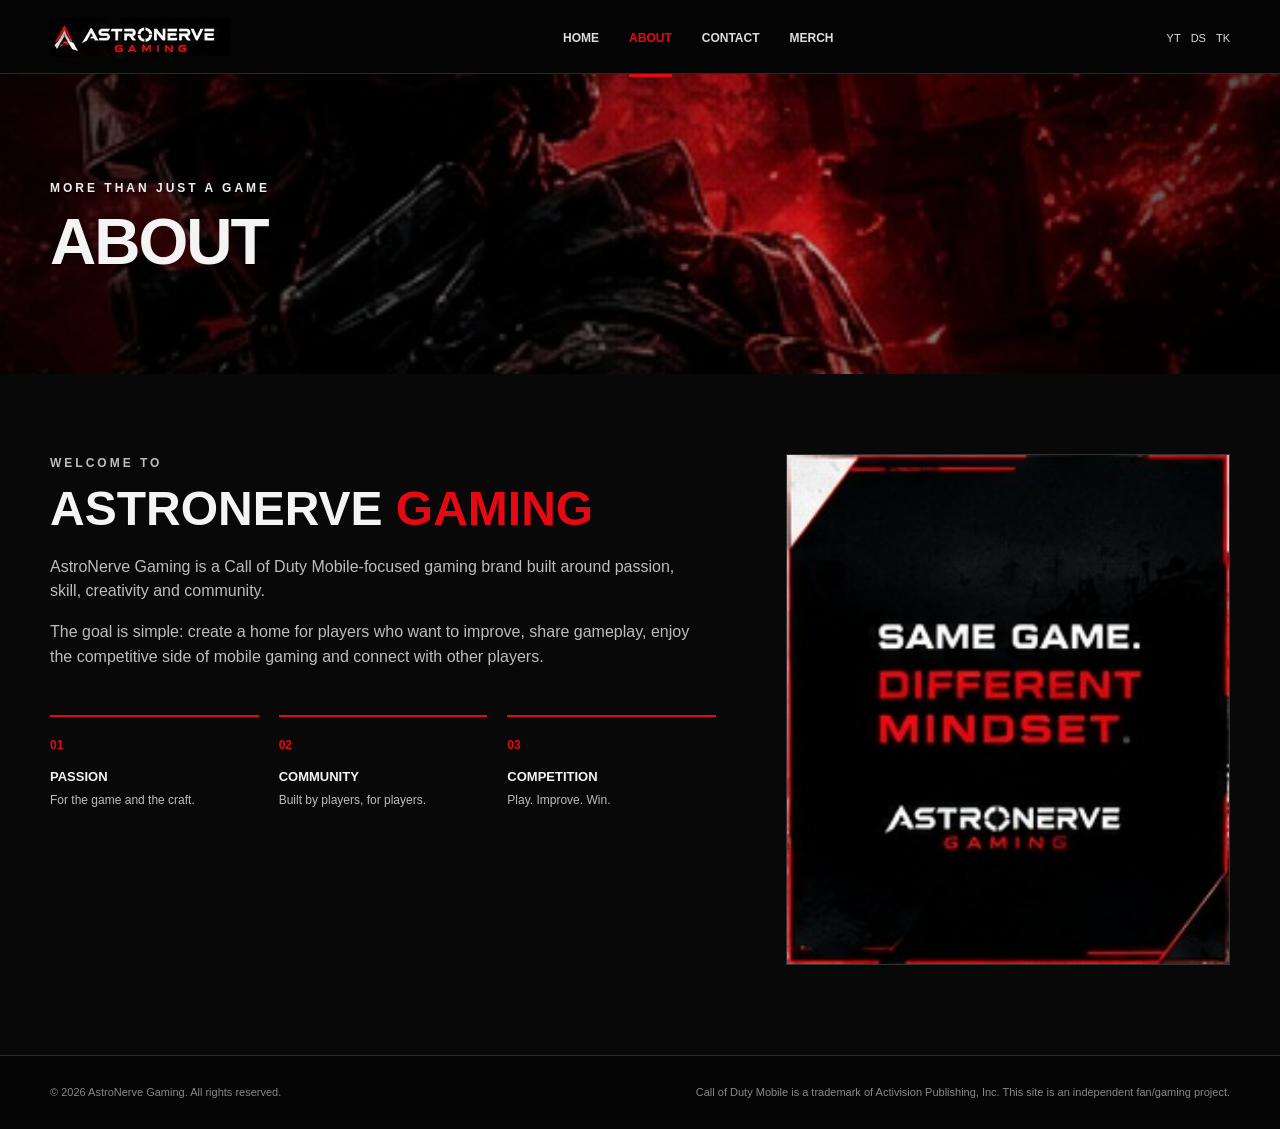
==== about.html @ e809cbe3 "Webfiles HTML, CSS, Javascript" ====
<!DOCTYPE html>
<html lang="en"><head><meta charset="UTF-8"><meta name="viewport" content="width=device-width, initial-scale=1.0"><meta name="description" content="About AstroNerve Gaming."><title>AstroNerve Gaming | About</title><link rel="stylesheet" href="css/style.css"></head>
<body><div id="site-header"></div><main>
<section class="page-banner banner-about"><div class="banner-bg"></div><div class="banner-overlay"></div><div class="container banner-content"><p class="eyebrow">MORE THAN JUST A GAME</p><h1>ABOUT</h1></div></section>
<section class="about-main container split-layout"><div><p class="section-kicker">WELCOME TO</p><h2>ASTRONERVE <span>GAMING</span></h2><p>AstroNerve Gaming is a Call of Duty Mobile-focused gaming brand built around passion, skill, creativity and community.</p><p>The goal is simple: create a home for players who want to improve, share gameplay, enjoy the competitive side of mobile gaming and connect with other players.</p><div class="value-grid"><div><b>01</b><h3>PASSION</h3><p>For the game and the craft.</p></div><div><b>02</b><h3>COMMUNITY</h3><p>Built by players, for players.</p></div><div><b>03</b><h3>COMPETITION</h3><p>Play. Improve. Win.</p></div></div></div><aside class="about-card"><img src="assets/images/about-card.jpg" alt="AstroNerve Gaming visual card"></aside></section>
</main><div id="site-footer"></div><script src="js/site.js"></script></body></html>
---- css/style.css ----
:root{--black:#080808;--black2:#101010;--white:#f4f4f4;--grey:#a8a8a8;--line:#303030;--red:#e50914;--red2:#ff2028;--max:1180px}*{box-sizing:border-box}html{scroll-behavior:smooth}body{margin:0;background:var(--black);color:var(--white);font-family:Arial,Helvetica,sans-serif;line-height:1.55}a{color:inherit;text-decoration:none}button,input,textarea{font:inherit}.container{width:min(var(--max),calc(100% - 48px));margin:auto}.site-header{height:74px;background:rgba(5,5,5,.96);border-bottom:1px solid #2b2b2b;display:flex;align-items:center;position:sticky;top:0;z-index:20}.header-inner{width:min(var(--max),calc(100% - 48px));margin:auto;display:flex;align-items:center;justify-content:space-between;gap:30px}.brand{display:flex;align-items:center}.brand-logo{width:180px;height:40px;object-fit:contain;display:block}.nav{display:flex;align-items:center;gap:30px;font-size:12px;font-weight:800}.nav a{position:relative;padding:29px 0;color:#ddd}.nav a:hover,.nav a.active{color:var(--red)}.nav a.active:after{content:'';position:absolute;height:3px;background:var(--red);left:0;right:0;bottom:0}.social-mini{display:flex;gap:10px;font-size:11px;color:#ddd}.hero{min-height:600px;position:relative;overflow:hidden}.hero-bg,.banner-bg{position:absolute;inset:0;background-size:cover;background-position:center}.hero-home .hero-bg{background-image:url('../assets/images/home-bg.jpg');background-position:center right}.hero-overlay,.banner-overlay{position:absolute;inset:0;background:linear-gradient(90deg,rgba(0,0,0,.78),rgba(0,0,0,.2) 65%,rgba(0,0,0,.7)),linear-gradient(0deg,rgba(0,0,0,.35),transparent 45%)}.hero-content{position:relative;z-index:2;padding-top:145px}.eyebrow,.section-kicker{font-size:12px;letter-spacing:3px;font-weight:900;margin:0 0 12px;color:#eee}.hero h1{font-size:clamp(46px,8vw,92px);line-height:.85;letter-spacing:-3px;margin:0;font-weight:1000}.hero h1 span,h2 span,.contact-side h2 span{color:var(--red)}.hero-tagline{font-weight:800;letter-spacing:3px;font-size:14px}.hero-tagline i{display:inline-block;width:4px;height:4px;background:var(--red);margin:0 10px;border-radius:50%}.btn{border:0;padding:13px 24px;display:inline-flex;align-items:center;justify-content:center;font-weight:900;font-size:12px;letter-spacing:.7px;cursor:pointer;transition:.2s}.btn-red{background:var(--red);color:#fff}.btn-red:hover{background:var(--red2);transform:translateY(-1px)}.feature-strip{background:#050505;border-top:1px solid #2a2a2a;border-bottom:1px solid #2a2a2a}.feature-grid{display:grid;grid-template-columns:repeat(3,1fr)}.feature-grid article{display:flex;align-items:center;gap:16px;padding:25px 28px;border-right:1px solid #2c2c2c}.feature-grid article:last-child{border-right:0}.feature-icon{font-size:34px;color:var(--red);width:40px;text-align:center}.feature-grid h3{font-size:13px;margin:0}.feature-grid p{font-size:9px;letter-spacing:1px;color:var(--grey);margin:4px 0 0}.intro-section{display:grid;grid-template-columns:1.2fr .8fr;gap:70px;padding-top:90px;padding-bottom:90px}.intro-section h2,.about-main h2,.contact-main h2{font-size:clamp(30px,4vw,48px);line-height:1;margin:0 0 22px}.intro-section p:not(.section-kicker),.about-main p,.contact-main p{color:#bdbdbd;max-width:650px}.intro-card{min-height:310px;background:#050505;border:1px solid #333;position:relative;padding:65px 42px;display:flex;flex-direction:column;justify-content:center;background-image:linear-gradient(135deg,rgba(255,255,255,.03),transparent)}.card-line{position:absolute;top:30px;left:30px;width:100px;height:3px;background:var(--red)}.intro-card strong{font-size:32px;line-height:1.05}.intro-card strong span{color:var(--red)}.intro-card small{margin-top:25px;letter-spacing:3px;color:#aaa}.text-link{display:inline-block;margin-top:15px;color:#fff;font-size:12px;font-weight:900;border-bottom:2px solid var(--red);padding-bottom:6px}.text-link span{color:var(--red);margin-left:8px}.page-banner{height:300px;position:relative;overflow:hidden}.banner-about .banner-bg{background-image:url('../assets/images/about-bg.jpg');background-position:center}.banner-contact .banner-bg{background-image:url('../assets/images/contact-bg.jpg');background-position:center}.banner-merch .banner-bg{background-image:url('../assets/images/merch-bg.jpg');background-position:center}.banner-content{position:relative;z-index:2;padding-top:105px}.banner-content h1{font-size:64px;line-height:1;margin:0;letter-spacing:-2px}.split-layout{display:grid;grid-template-columns:1.2fr .8fr;gap:70px;padding-top:80px;padding-bottom:90px}.value-grid{display:grid;grid-template-columns:repeat(3,1fr);gap:20px;margin-top:45px}.value-grid div{border-top:2px solid var(--red);padding-top:15px}.value-grid b{color:var(--red);font-size:12px}.value-grid h3{font-size:13px;margin:10px 0 4px}.value-grid p{font-size:12px;margin:0}.about-card img{width:100%;display:block;border:1px solid #333}.contact-main{display:grid;grid-template-columns:1fr 1fr;gap:70px;padding-top:80px;padding-bottom:90px}.contact-form-wrap h2{margin-bottom:10px}.contact-form-wrap form{margin-top:28px}.contact-form-wrap label{display:block;font-size:11px;font-weight:800;letter-spacing:.5px;margin-bottom:14px}.contact-form-wrap input,.contact-form-wrap textarea{width:100%;margin-top:7px;background:#0e0e0e;border:1px solid #3a3a3a;color:#fff;padding:13px 14px;outline:0}.contact-form-wrap input:focus,.contact-form-wrap textarea:focus{border-color:var(--red)}.contact-form-wrap textarea{resize:vertical}.form-status{font-size:12px!important;color:#8ee08e!important}.contact-side{border-left:1px solid #333;padding-left:50px;min-height:430px}.social-row{display:flex;gap:10px;margin:25px 0 55px}.social-row a{width:42px;height:42px;border:1px solid #555;display:grid;place-items:center;font-size:11px;font-weight:900}.social-row a:hover{background:var(--red);border-color:var(--red)}.cod-lockup{font-size:30px;font-weight:900;line-height:.85}.cod-lockup strong{font-size:48px}.cod-lockup small{display:block;font-size:10px;letter-spacing:2px;color:#aaa;margin-top:15px}.merch-main{padding-top:55px;padding-bottom:80px}.product-grid{display:grid;grid-template-columns:repeat(4,1fr);gap:16px}.product-card{background:#0e0e0e;border:1px solid #303030}.product-card img{width:100%;aspect-ratio:1/1;object-fit:cover;display:block}.product-info{padding:14px}.product-info h3{font-size:12px;margin:0 0 3px}.product-info strong{display:block;font-size:17px;margin-bottom:13px}.product-info .btn{width:100%;font-size:10px;padding:11px 8px}.merch-footer{margin-top:20px;border:1px solid #2e2e2e;background:linear-gradient(90deg,#080808,#1b0808,#080808);min-height:62px;display:flex;align-items:center;justify-content:space-between;padding:0 28px;letter-spacing:3px;font-size:12px}.merch-footer strong{color:var(--red)}.site-footer{background:#050505;border-top:1px solid #2c2c2c;padding:28px 0;color:#888;font-size:11px}.footer-inner{display:flex;justify-content:space-between;gap:20px}.cart-count{color:var(--red);font-weight:900}.mobile-toggle{display:none;background:none;border:0;color:#fff;font-size:25px}@media(max-width:850px){.nav{display:none}.mobile-toggle{display:block}.site-header.open .nav{display:flex;position:absolute;top:74px;left:0;right:0;background:#080808;border-bottom:1px solid #333;flex-direction:column;gap:0;padding:10px 24px}.site-header.open .nav a{padding:14px 0;width:100%}.site-header.open .nav a.active:after{bottom:6px}.social-mini{display:none}.feature-grid,.intro-section,.split-layout,.contact-main{grid-template-columns:1fr}.feature-grid article{border-right:0;border-bottom:1px solid #2c2c2c}.feature-grid article:last-child{border-bottom:0}.intro-card{min-height:260px}.value-grid{grid-template-columns:1fr}.contact-side{border-left:0;border-top:1px solid #333;padding-left:0;padding-top:40px}.product-grid{grid-template-columns:repeat(2,1fr)}.merch-footer{flex-direction:column;gap:8px;justify-content:center;padding:18px}.hero{min-height:530px}.hero-content{padding-top:130px}}@media(max-width:520px){.container,.header-inner{width:min(100% - 30px,1180px)}.brand-name{font-size:16px}.product-grid{grid-template-columns:1fr}.banner-content h1{font-size:48px}.footer-inner{flex-direction:column}.intro-section,.split-layout,.contact-main{gap:40px}}
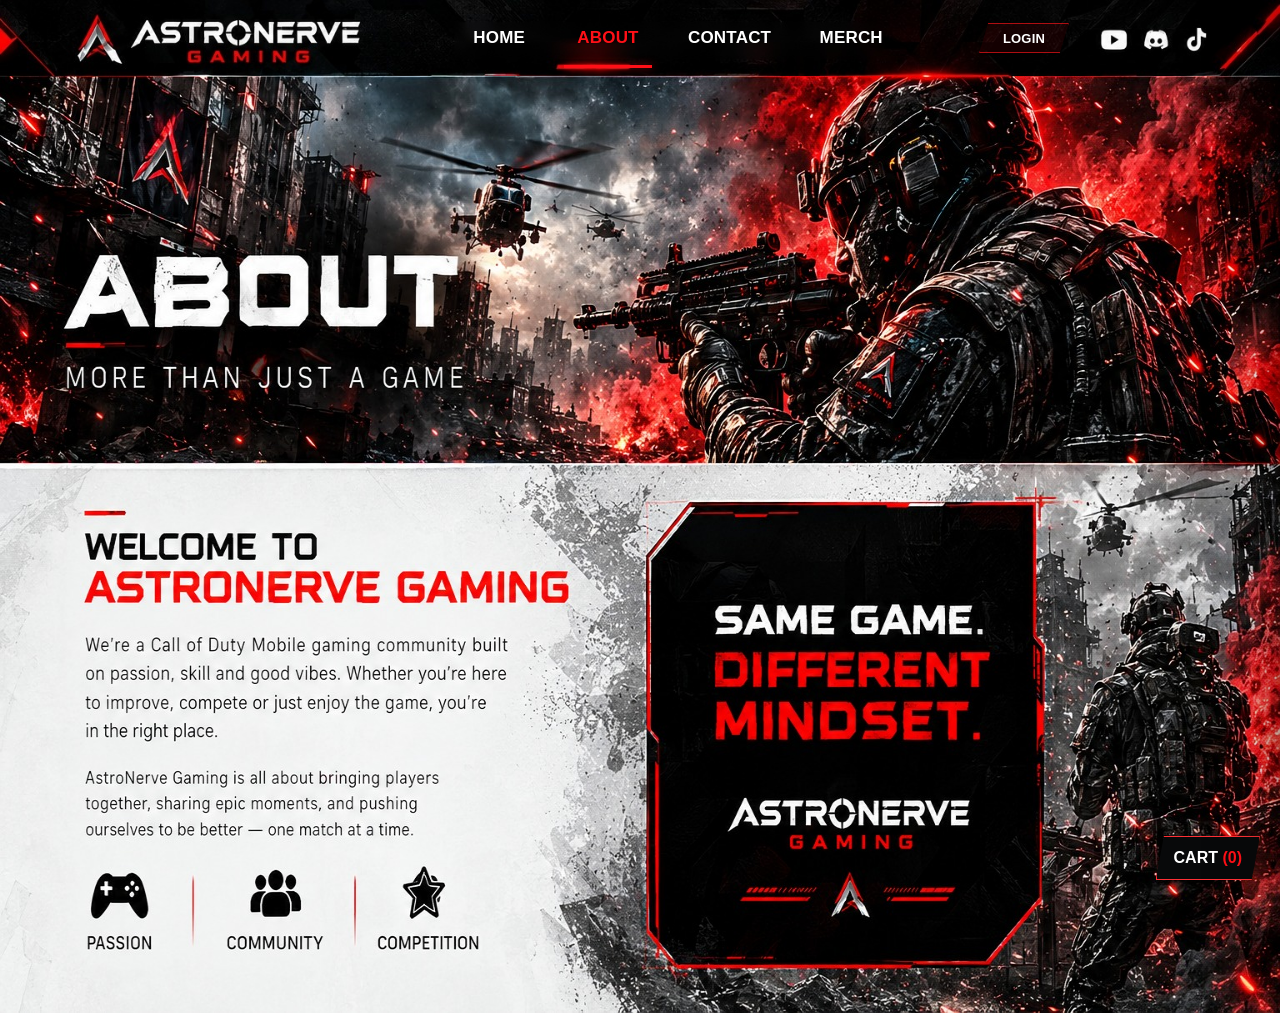
==== commit eac91039: "Updates" ====
--- a/about.html
+++ b/about.html
@@ -1,6 +1 @@
-<!DOCTYPE html>
-<html lang="en"><head><meta charset="UTF-8"><meta name="viewport" content="width=device-width, initial-scale=1.0"><meta name="description" content="About AstroNerve Gaming."><title>AstroNerve Gaming | About</title><link rel="stylesheet" href="css/style.css"></head>
-<body><div id="site-header"></div><main>
-<section class="page-banner banner-about"><div class="banner-bg"></div><div class="banner-overlay"></div><div class="container banner-content"><p class="eyebrow">MORE THAN JUST A GAME</p><h1>ABOUT</h1></div></section>
-<section class="about-main container split-layout"><div><p class="section-kicker">WELCOME TO</p><h2>ASTRONERVE <span>GAMING</span></h2><p>AstroNerve Gaming is a Call of Duty Mobile-focused gaming brand built around passion, skill, creativity and community.</p><p>The goal is simple: create a home for players who want to improve, share gameplay, enjoy the competitive side of mobile gaming and connect with other players.</p><div class="value-grid"><div><b>01</b><h3>PASSION</h3><p>For the game and the craft.</p></div><div><b>02</b><h3>COMMUNITY</h3><p>Built by players, for players.</p></div><div><b>03</b><h3>COMPETITION</h3><p>Play. Improve. Win.</p></div></div></div><aside class="about-card"><img src="assets/images/about-card.jpg" alt="AstroNerve Gaming visual card"></aside></section>
-</main><div id="site-footer"></div><script src="js/site.js"></script></body></html>
+<!doctype html><html lang="en"><head><meta charset="utf-8"><meta name="viewport" content="width=device-width,initial-scale=1"><title>AstroNerve Gaming | About</title><link rel="stylesheet" href="styles.css"></head><body><main class="page"><header class="nav" style="background-image:url('assets/about_nav.jpg')"><a class="link home" href="index.html">HOME</a><a class="link about" href="about.html">ABOUT</a><a class="link contact" href="contact.html">CONTACT</a><a class="link merch" href="merch.html">MERCH</a><a class="link login" href="login.html">LOGIN</a><a class="social youtube"></a><a class="social discord"></a><a class="social tiktok"></a></header><section class="section-bg about-hero"></section><section class="section-bg about-body"><a class="hotspot welcome-link" href="merch.html" aria-label="Explore AstroNerve"></a></section></main><script src="app.js"></script></body></html>
--- a/styles.css
+++ b/styles.css
@@ -0,0 +1,20 @@
+@font-face{font-family:Orbitronish;src:local('Arial Narrow'),local('Arial');font-style:normal;font-weight:400}
+:root{--red:#ff1017;--red2:#d90008;--black:#050607;--panel:#0b0d0f;--white:#f7f7f7;--muted:#b7b7b7}
+*{box-sizing:border-box}html,body{margin:0;background:#050607;color:#fff;font-family:Arial,Helvetica,sans-serif}body{overflow-x:hidden}a{color:inherit;text-decoration:none}button,input,textarea{font:inherit}.page{min-height:100vh;background:#050607}.nav{height:76px;background-size:100% 100%;background-position:center;background-repeat:no-repeat;position:relative;z-index:10}.nav .link{position:absolute;top:0;height:76px;display:flex;align-items:center;justify-content:center;font-weight:700;font-size:17px;letter-spacing:.2px;color:#fff}.nav .link:hover{color:var(--red)}.nav .link.active{color:var(--red)}.nav .link.active:after{content:"";position:absolute;left:12%;right:12%;bottom:8px;height:3px;background:var(--red);box-shadow:0 0 8px rgba(255,16,23,.55)}.nav .home{left:35%;width:8%}.nav .about{left:43%;width:9%}.nav .contact{left:52%;width:10%}.nav .merch{left:62%;width:9%}.nav .login{right:16.5%;width:7%;font-size:13px;color:#fff;border:1px solid rgba(255,20,25,.65);height:30px;top:23px;clip-path:polygon(10% 0,100% 0,90% 100%,0 100%);background:rgba(255,10,18,.08)}.nav .social{position:absolute;top:0;height:76px;width:4%;display:block}.nav .youtube{right:11.7%}.nav .discord{right:7.9%}.nav .tiktok{right:4.4%}
+.section-bg{position:relative;background-repeat:no-repeat;background-size:100% 100%;background-position:center}.home-hero{height:794px;background-image:url('assets/home_hero.jpg')}.home-features{height:154px;background-image:url('assets/home_features.jpg')}.about-hero{height:391px;background-image:url('assets/about_hero.jpg')}.about-body{height:546px;background-image:url('assets/about_body.jpg')}.contact-hero{height:380px;background-image:url('assets/contact_hero.jpg')}.contact-body{height:561px;background-image:url('assets/contact_body.jpg')}.merch-hero{height:367px;background-image:url('assets/merch_hero.jpg')}.merch-products{height:448px;background-image:url('assets/merch_products.jpg');position:relative}.merch-footer{height:133px;background-image:url('assets/merch_footer.jpg')}
+.hotspot{position:absolute;cursor:pointer;background:transparent;border:0}.home-join{left:40%;top:72%;width:22%;height:12%}.about-navfix,.contact-navfix,.merch-navfix{display:none}
+/* transparent interactive areas that preserve the supplied artwork */
+.about-body .welcome-link{left:5%;top:10%;width:43%;height:60%}.contact-body .send-area{left:6.5%;top:24%;width:33%;height:55%;background:transparent}.contact-body .send-button{left:6.5%;top:71%;width:33%;height:9%}.contact-body .wa{left:45%;top:35%;width:15%;height:13%}.contact-body .social-y{left:46%;top:63%;width:6%;height:8%}.contact-body .social-d{left:51%;top:63%;width:6%;height:8%}.contact-body .social-t{left:56%;top:63%;width:6%;height:8%}.contact-body .social-x{left:61%;top:63%;width:6%;height:8%}
+.merch-card{position:absolute;top:31px;height:381px;width:21.8%;background-repeat:no-repeat;background-size:100% 100%;border:0;cursor:pointer}.merch-card button{position:absolute;left:6%;right:6%;bottom:12px;height:40px;border:0;background:transparent;color:transparent;cursor:pointer}.hoodie{left:4.3%;background-image:url('assets/merch_card_hoodie.jpg')}.tshirt{left:28%;background-image:url('assets/merch_card_tshirt.jpg')}.cap{left:51.3%;background-image:url('assets/merch_card_cap.jpg')}.mug{left:74%;background-image:url('assets/merch_card_mug.jpg')}
+.cart-fab{position:fixed;right:20px;bottom:20px;z-index:50;border:1px solid #ff3035;background:#08090a;color:#fff;padding:12px 17px;clip-path:polygon(8% 0,100% 0,92% 100%,0 100%);font-weight:800;cursor:pointer;box-shadow:0 0 20px rgba(255,0,0,.25)}.cart-fab span{color:var(--red)}
+.drawer{position:fixed;z-index:100;right:-430px;top:0;width:400px;max-width:92vw;height:100vh;background:#090a0c;border-left:2px solid var(--red);box-shadow:-20px 0 60px rgba(0,0,0,.7);transition:right .28s ease;padding:24px;display:flex;flex-direction:column}.drawer.open{right:0}.drawer h2{margin:0 0 15px;font-size:28px}.drawer .close{position:absolute;right:18px;top:14px;background:none;border:0;color:#fff;font-size:28px;cursor:pointer}.cart-items{flex:1;overflow:auto}.cart-item{display:grid;grid-template-columns:62px 1fr auto;gap:12px;padding:12px 0;border-bottom:1px solid #292c30;align-items:center}.cart-item img{width:62px;height:62px;object-fit:cover}.cart-item small{color:#aaa}.qty{display:flex;gap:7px;align-items:center}.qty button{background:#191b1e;border:1px solid #444;color:#fff;width:24px;height:24px;cursor:pointer}.remove{color:#ff3138;background:none;border:0;cursor:pointer}.cart-total{padding:16px 0;border-top:1px solid #333;font-size:20px;font-weight:800}.checkout{height:45px;border:0;background:var(--red);color:#fff;font-weight:900;cursor:pointer}.empty{color:#999;padding:40px 0;text-align:center}
+/* Login */.login-page{min-height:100vh;background:#050607 url('assets/home_hero.jpg') center/cover fixed;position:relative}.login-page:before{content:"";position:absolute;inset:0;background:rgba(0,0,0,.72)}.login-card{position:relative;z-index:2;width:420px;max-width:92vw;margin:0 auto;padding:42px 38px;background:rgba(7,8,10,.94);border:1px solid #4b4e52;box-shadow:0 0 45px rgba(255,0,0,.2);clip-path:polygon(0 0,96% 0,100% 5%,100% 100%,4% 100%,0 95%)}.login-wrap{min-height:100vh;display:grid;place-items:center;padding:90px 20px}.login-logo{width:260px;display:block;margin:0 auto 24px}.login-card h1{font-size:30px;margin:0 0 8px;text-align:center}.login-card p{color:#bbb;text-align:center}.field{margin:17px 0}.field label{display:block;font-size:12px;text-transform:uppercase;letter-spacing:1.5px;margin-bottom:7px}.field input{width:100%;height:46px;background:#111316;border:1px solid #555;color:#fff;padding:0 14px;outline:none}.field input:focus{border-color:var(--red)}.primary{width:100%;height:46px;background:var(--red);border:0;color:#fff;font-weight:900;cursor:pointer}.google{width:100%;height:46px;background:#fff;color:#111;border:0;margin-top:10px;font-weight:800;cursor:pointer}.back{display:block;text-align:center;margin-top:20px;color:#aaa}.back:hover{color:#fff}.status{min-height:22px;text-align:center;color:#ff555a;margin-top:12px;font-size:13px}
+/* Contact functional overlay */
+.input-wrap{position:relative;display:flex;align-items:center}
+.input-wrap>img{position:absolute;left:22px;width:25px;height:25px;z-index:2;pointer-events:none}
+.input-wrap input,.input-wrap textarea{padding-left:62px!important}
+.message-wrap{align-items:flex-start}
+.message-wrap>img{top:18px}
+.contact-form{position:absolute;left:6.5%;top:25%;width:33%;height:54%;z-index:3;display:flex;flex-direction:column;gap:8px}.contact-form input,.contact-form textarea{background:rgba(10,12,14,.25);border:1px solid rgba(255,255,255,.25);color:#fff;padding:12px 16px;border-radius:6px;outline:none}.contact-form input{height:56px}.contact-form textarea{height:108px;resize:none}.contact-form input:focus,.contact-form textarea:focus{border-color:var(--red)}.contact-form button{height:43px;background:var(--red);border:0;color:#fff;font-weight:900;cursor:pointer;border-radius:6px;display:flex;align-items:center;justify-content:center;gap:10px}.contact-form button img{width:22px;height:22px}.contact-form .form-status{font-size:12px;color:#9f9f9f}
+@media(max-width:900px){.nav{height:64px}.nav .link{height:64px;font-size:12px}.nav .home{left:31%;width:11%}.nav .about{left:42%;width:12%}.nav .contact{left:54%;width:13%}.nav .merch{left:67%;width:12%}.nav .login{right:1%;width:8%;top:18px;font-size:10px;height:28px}.nav .youtube,.nav .discord,.nav .tiktok{display:none}.home-hero{height:560px}.home-features{height:100px}.about-hero{height:290px}.about-body{height:410px}.contact-hero{height:290px}.contact-body{height:520px}.merch-hero{height:275px}.merch-products{height:1150px;background-image:none;background:#08090b}.merch-card{width:44%;height:360px}.hoodie{left:4%;top:22px}.tshirt{left:52%;top:22px}.cap{left:4%;top:405px}.mug{left:52%;top:405px}.merch-footer{height:90px}.contact-form{left:6%;width:42%;top:24%}.login-card{padding:30px 24px}}
+@media(max-width:600px){.nav{background-size:auto 100%;background-position:left top}.nav .link{font-size:10px}.nav .home{left:30%;width:14%}.nav .about{left:44%;width:14%}.nav .contact{left:58%;width:14%}.nav .merch{left:72%;width:14%}.nav .login{display:none}.home-hero{height:430px;background-size:auto 100%;background-position:center}.home-features{height:110px;background-size:auto 100%;background-position:center}.about-hero,.contact-hero,.merch-hero{background-size:auto 100%;background-position:center}.about-body{height:520px;background-size:auto 100%;background-position:center}.contact-body{height:600px;background-size:auto 100%;background-position:center}.contact-form{left:8%;width:43%;top:24%;gap:5px}.contact-form input{height:45px;padding:8px}.contact-form textarea{height:90px}.contact-form button{height:38px;font-size:11px}.cart-fab{right:10px;bottom:10px;padding:10px 12px}.drawer{width:360px}.merch-card{width:44%;height:330px}.merch-products{height:1070px}.hoodie{top:18px}.tshirt{top:18px}.cap{top:365px}.mug{top:365px}}
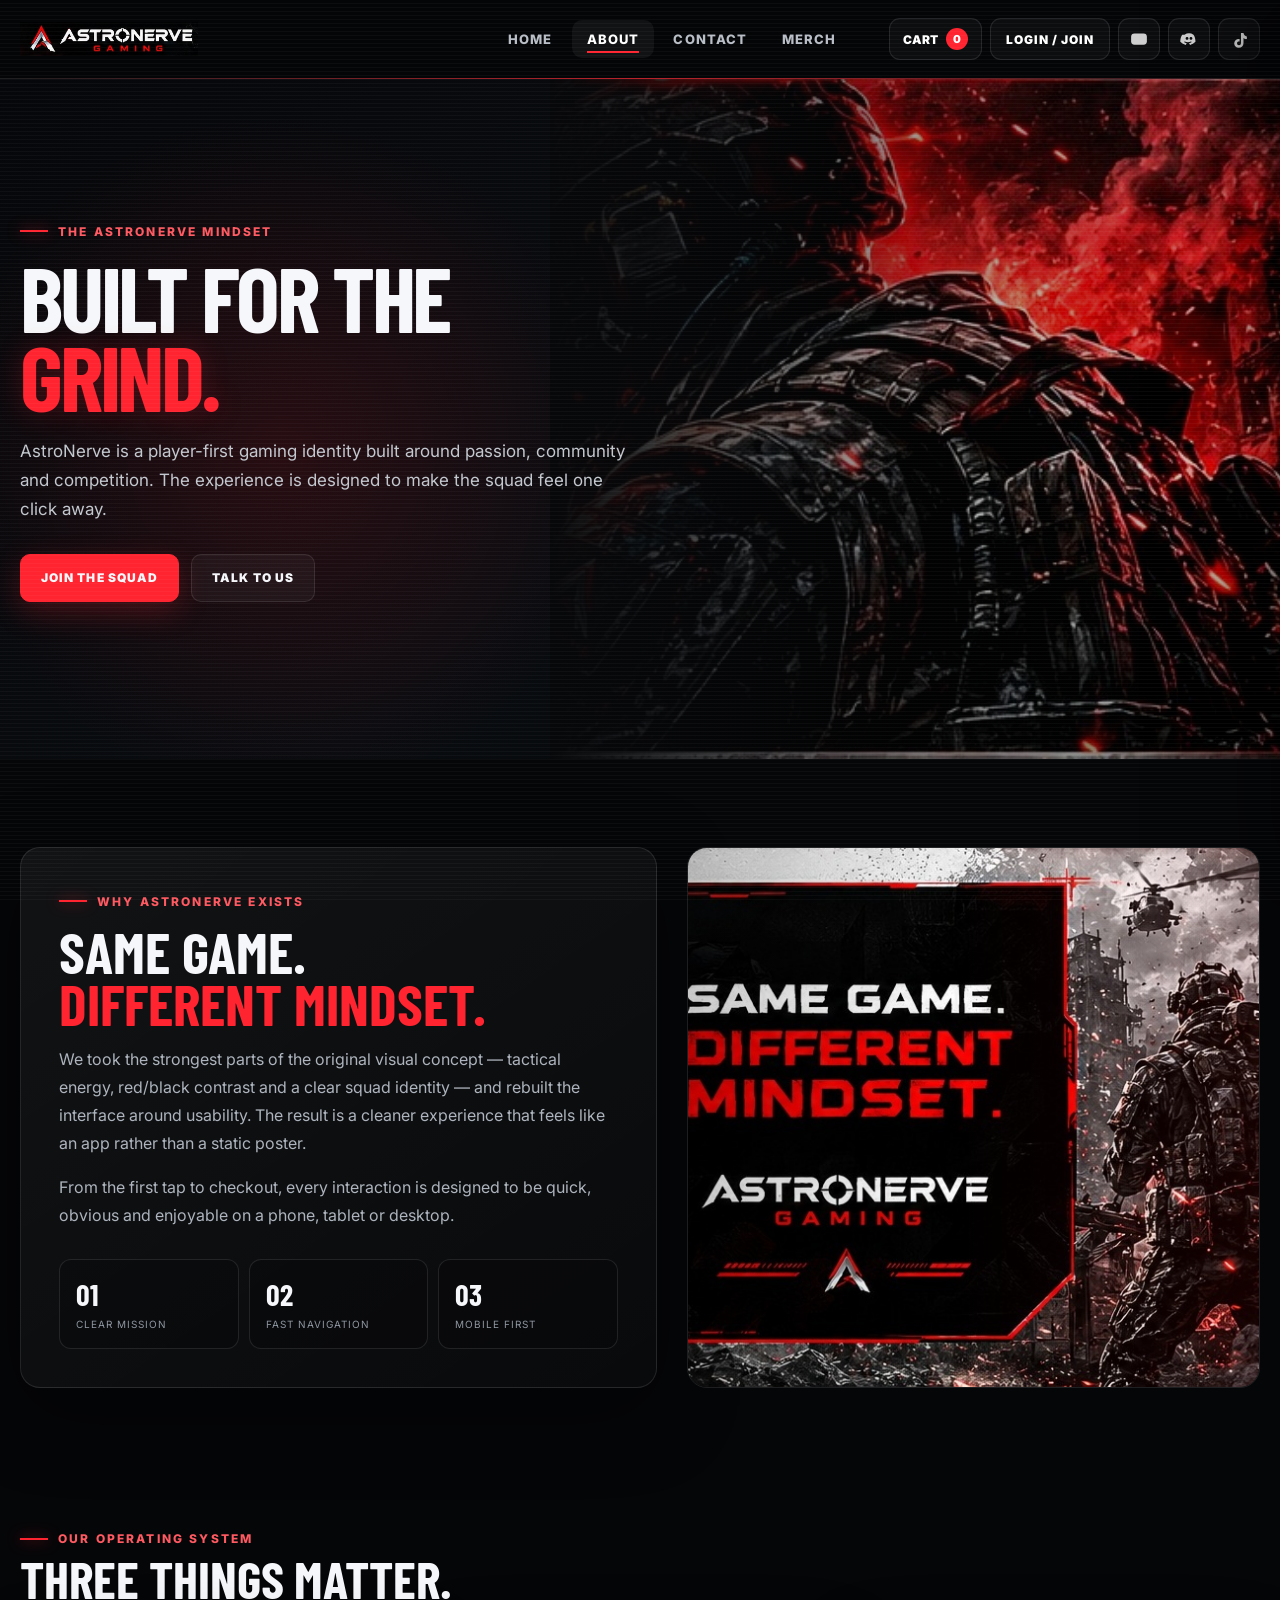
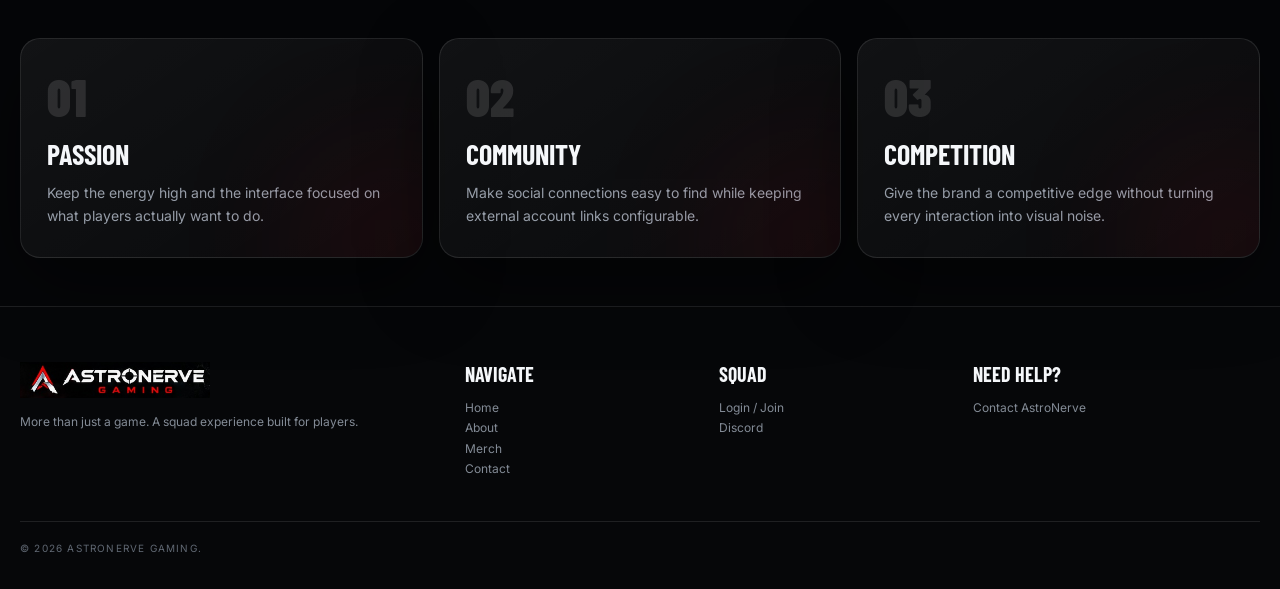
==== commit 1b9b1fc1: "Final Demo Blog" ====
--- a/about.html
+++ b/about.html
@@ -1 +1,6 @@
-<!doctype html><html lang="en"><head><meta charset="utf-8"><meta name="viewport" content="width=device-width,initial-scale=1"><title>AstroNerve Gaming | About</title><link rel="stylesheet" href="styles.css"></head><body><main class="page"><header class="nav" style="background-image:url('assets/about_nav.jpg')"><a class="link home" href="index.html">HOME</a><a class="link about" href="about.html">ABOUT</a><a class="link contact" href="contact.html">CONTACT</a><a class="link merch" href="merch.html">MERCH</a><a class="link login" href="login.html">LOGIN</a><a class="social youtube"></a><a class="social discord"></a><a class="social tiktok"></a></header><section class="section-bg about-hero"></section><section class="section-bg about-body"><a class="hotspot welcome-link" href="merch.html" aria-label="Explore AstroNerve"></a></section></main><script src="app.js"></script></body></html>
+<!doctype html><html lang="en"><head><meta charset="utf-8"><meta name="viewport" content="width=device-width,initial-scale=1,viewport-fit=cover"><meta name="theme-color" content="#ff2430"><link rel="manifest" href="manifest.webmanifest"><link rel="stylesheet" href="styles.css"><title>AstroNerve Gaming | About</title></head><body data-page="about">
+<header class="site-header"><div class="header-inner"><a class="brand" href="index.html"><img src="assets/logo.jpg" alt="AstroNerve Gaming"></a><nav class="main-nav"><a data-nav="home" href="index.html">Home</a><a data-nav="about" href="about.html">About</a><a data-nav="contact" href="contact.html">Contact</a><a data-nav="merch" href="merch.html">Merch</a></nav><div class="header-actions"><a class="account-btn" href="login.html">Login / Join</a><button class="icon-btn install-btn" data-install>↓</button><a class="icon-btn" data-social="youtube" href="#"><img src="icons/youtube.svg" alt=""></a><a class="icon-btn" data-social="discord" href="#"><img src="icons/discord.svg" alt=""></a><a class="icon-btn" data-social="tiktok" href="#"><img src="icons/tiktok.svg" alt=""></a><button class="menu-btn" data-menu>☰</button></div></div><nav class="mobile-nav"><a data-nav="home" href="index.html">Home</a><a data-nav="about" href="about.html">About</a><a data-nav="contact" href="contact.html">Contact</a><a data-nav="merch" href="merch.html">Merch</a><a href="login.html">Login / Join</a></nav></header>
+<main><section class="hero"><div class="hero-media"><img src="assets/hero-about.jpg" alt="AstroNerve tactical character artwork"></div><div class="container"><div class="hero-copy reveal"><span class="kicker">The AstroNerve mindset</span><h1>Built for the<span>grind.</span></h1><p>AstroNerve is a player-first gaming identity built around passion, community and competition. The experience is designed to make the squad feel one click away.</p><div class="hero-actions"><a class="btn btn-primary" href="login.html">Join the squad</a><a class="btn btn-ghost" href="contact.html">Talk to us</a></div></div></div></section>
+<section class="section"><div class="container about-layout"><article class="story-card glass reveal"><span class="kicker">Why AstroNerve exists</span><h2>Same game.<br><span>Different mindset.</span></h2><p>We took the strongest parts of the original visual concept — tactical energy, red/black contrast and a clear squad identity — and rebuilt the interface around usability. The result is a cleaner experience that feels like an app rather than a static poster.</p><p>From the first tap to checkout, every interaction is designed to be quick, obvious and enjoyable on a phone, tablet or desktop.</p><div class="stats"><div class="stat"><strong>01</strong><span>Clear mission</span></div><div class="stat"><strong>02</strong><span>Fast navigation</span></div><div class="stat"><strong>03</strong><span>Mobile first</span></div></div></article><div class="story-image reveal"><img src="assets/about-story.jpg" alt="AstroNerve soldier artwork"></div></div></section>
+<section class="section-tight"><div class="container"><div class="section-head reveal"><div><span class="kicker">Our operating system</span><h2>Three things matter.</h2></div></div><div class="feature-grid"><article class="feature-card glass reveal"><div class="feature-num">01</div><h3>Passion</h3><p>Keep the energy high and the interface focused on what players actually want to do.</p></article><article class="feature-card glass reveal"><div class="feature-num">02</div><h3>Community</h3><p>Make social connections easy to find while keeping external account links configurable.</p></article><article class="feature-card glass reveal"><div class="feature-num">03</div><h3>Competition</h3><p>Give the brand a competitive edge without turning every interaction into visual noise.</p></article></div></div></section></main>
+<footer class="footer"><div class="container footer-grid"><div class="footer-brand"><img src="assets/logo.jpg" alt="AstroNerve Gaming"><p>More than just a game. A squad experience built for players.</p></div><div><h3>Navigate</h3><p><a href="index.html">Home</a><br><a href="about.html">About</a><br><a href="merch.html">Merch</a><br><a href="contact.html">Contact</a></p></div><div><h3>Squad</h3><p><a href="login.html">Login / Join</a><br><a data-social="discord" href="#">Discord</a></p></div><div><h3>Need help?</h3><p><a href="contact.html">Contact AstroNerve</a></p></div></div><div class="container copyright">© <span data-year></span> AstroNerve Gaming.</div></footer><div class="toast"></div><script src="site-config.js"></script><script src="app.js"></script></body></html>
--- a/styles.css
+++ b/styles.css
@@ -1,20 +1,86 @@
-@font-face{font-family:Orbitronish;src:local('Arial Narrow'),local('Arial');font-style:normal;font-weight:400}
-:root{--red:#ff1017;--red2:#d90008;--black:#050607;--panel:#0b0d0f;--white:#f7f7f7;--muted:#b7b7b7}
-*{box-sizing:border-box}html,body{margin:0;background:#050607;color:#fff;font-family:Arial,Helvetica,sans-serif}body{overflow-x:hidden}a{color:inherit;text-decoration:none}button,input,textarea{font:inherit}.page{min-height:100vh;background:#050607}.nav{height:76px;background-size:100% 100%;background-position:center;background-repeat:no-repeat;position:relative;z-index:10}.nav .link{position:absolute;top:0;height:76px;display:flex;align-items:center;justify-content:center;font-weight:700;font-size:17px;letter-spacing:.2px;color:#fff}.nav .link:hover{color:var(--red)}.nav .link.active{color:var(--red)}.nav .link.active:after{content:"";position:absolute;left:12%;right:12%;bottom:8px;height:3px;background:var(--red);box-shadow:0 0 8px rgba(255,16,23,.55)}.nav .home{left:35%;width:8%}.nav .about{left:43%;width:9%}.nav .contact{left:52%;width:10%}.nav .merch{left:62%;width:9%}.nav .login{right:16.5%;width:7%;font-size:13px;color:#fff;border:1px solid rgba(255,20,25,.65);height:30px;top:23px;clip-path:polygon(10% 0,100% 0,90% 100%,0 100%);background:rgba(255,10,18,.08)}.nav .social{position:absolute;top:0;height:76px;width:4%;display:block}.nav .youtube{right:11.7%}.nav .discord{right:7.9%}.nav .tiktok{right:4.4%}
-.section-bg{position:relative;background-repeat:no-repeat;background-size:100% 100%;background-position:center}.home-hero{height:794px;background-image:url('assets/home_hero.jpg')}.home-features{height:154px;background-image:url('assets/home_features.jpg')}.about-hero{height:391px;background-image:url('assets/about_hero.jpg')}.about-body{height:546px;background-image:url('assets/about_body.jpg')}.contact-hero{height:380px;background-image:url('assets/contact_hero.jpg')}.contact-body{height:561px;background-image:url('assets/contact_body.jpg')}.merch-hero{height:367px;background-image:url('assets/merch_hero.jpg')}.merch-products{height:448px;background-image:url('assets/merch_products.jpg');position:relative}.merch-footer{height:133px;background-image:url('assets/merch_footer.jpg')}
-.hotspot{position:absolute;cursor:pointer;background:transparent;border:0}.home-join{left:40%;top:72%;width:22%;height:12%}.about-navfix,.contact-navfix,.merch-navfix{display:none}
-/* transparent interactive areas that preserve the supplied artwork */
-.about-body .welcome-link{left:5%;top:10%;width:43%;height:60%}.contact-body .send-area{left:6.5%;top:24%;width:33%;height:55%;background:transparent}.contact-body .send-button{left:6.5%;top:71%;width:33%;height:9%}.contact-body .wa{left:45%;top:35%;width:15%;height:13%}.contact-body .social-y{left:46%;top:63%;width:6%;height:8%}.contact-body .social-d{left:51%;top:63%;width:6%;height:8%}.contact-body .social-t{left:56%;top:63%;width:6%;height:8%}.contact-body .social-x{left:61%;top:63%;width:6%;height:8%}
-.merch-card{position:absolute;top:31px;height:381px;width:21.8%;background-repeat:no-repeat;background-size:100% 100%;border:0;cursor:pointer}.merch-card button{position:absolute;left:6%;right:6%;bottom:12px;height:40px;border:0;background:transparent;color:transparent;cursor:pointer}.hoodie{left:4.3%;background-image:url('assets/merch_card_hoodie.jpg')}.tshirt{left:28%;background-image:url('assets/merch_card_tshirt.jpg')}.cap{left:51.3%;background-image:url('assets/merch_card_cap.jpg')}.mug{left:74%;background-image:url('assets/merch_card_mug.jpg')}
-.cart-fab{position:fixed;right:20px;bottom:20px;z-index:50;border:1px solid #ff3035;background:#08090a;color:#fff;padding:12px 17px;clip-path:polygon(8% 0,100% 0,92% 100%,0 100%);font-weight:800;cursor:pointer;box-shadow:0 0 20px rgba(255,0,0,.25)}.cart-fab span{color:var(--red)}
-.drawer{position:fixed;z-index:100;right:-430px;top:0;width:400px;max-width:92vw;height:100vh;background:#090a0c;border-left:2px solid var(--red);box-shadow:-20px 0 60px rgba(0,0,0,.7);transition:right .28s ease;padding:24px;display:flex;flex-direction:column}.drawer.open{right:0}.drawer h2{margin:0 0 15px;font-size:28px}.drawer .close{position:absolute;right:18px;top:14px;background:none;border:0;color:#fff;font-size:28px;cursor:pointer}.cart-items{flex:1;overflow:auto}.cart-item{display:grid;grid-template-columns:62px 1fr auto;gap:12px;padding:12px 0;border-bottom:1px solid #292c30;align-items:center}.cart-item img{width:62px;height:62px;object-fit:cover}.cart-item small{color:#aaa}.qty{display:flex;gap:7px;align-items:center}.qty button{background:#191b1e;border:1px solid #444;color:#fff;width:24px;height:24px;cursor:pointer}.remove{color:#ff3138;background:none;border:0;cursor:pointer}.cart-total{padding:16px 0;border-top:1px solid #333;font-size:20px;font-weight:800}.checkout{height:45px;border:0;background:var(--red);color:#fff;font-weight:900;cursor:pointer}.empty{color:#999;padding:40px 0;text-align:center}
-/* Login */.login-page{min-height:100vh;background:#050607 url('assets/home_hero.jpg') center/cover fixed;position:relative}.login-page:before{content:"";position:absolute;inset:0;background:rgba(0,0,0,.72)}.login-card{position:relative;z-index:2;width:420px;max-width:92vw;margin:0 auto;padding:42px 38px;background:rgba(7,8,10,.94);border:1px solid #4b4e52;box-shadow:0 0 45px rgba(255,0,0,.2);clip-path:polygon(0 0,96% 0,100% 5%,100% 100%,4% 100%,0 95%)}.login-wrap{min-height:100vh;display:grid;place-items:center;padding:90px 20px}.login-logo{width:260px;display:block;margin:0 auto 24px}.login-card h1{font-size:30px;margin:0 0 8px;text-align:center}.login-card p{color:#bbb;text-align:center}.field{margin:17px 0}.field label{display:block;font-size:12px;text-transform:uppercase;letter-spacing:1.5px;margin-bottom:7px}.field input{width:100%;height:46px;background:#111316;border:1px solid #555;color:#fff;padding:0 14px;outline:none}.field input:focus{border-color:var(--red)}.primary{width:100%;height:46px;background:var(--red);border:0;color:#fff;font-weight:900;cursor:pointer}.google{width:100%;height:46px;background:#fff;color:#111;border:0;margin-top:10px;font-weight:800;cursor:pointer}.back{display:block;text-align:center;margin-top:20px;color:#aaa}.back:hover{color:#fff}.status{min-height:22px;text-align:center;color:#ff555a;margin-top:12px;font-size:13px}
-/* Contact functional overlay */
-.input-wrap{position:relative;display:flex;align-items:center}
-.input-wrap>img{position:absolute;left:22px;width:25px;height:25px;z-index:2;pointer-events:none}
-.input-wrap input,.input-wrap textarea{padding-left:62px!important}
-.message-wrap{align-items:flex-start}
-.message-wrap>img{top:18px}
-.contact-form{position:absolute;left:6.5%;top:25%;width:33%;height:54%;z-index:3;display:flex;flex-direction:column;gap:8px}.contact-form input,.contact-form textarea{background:rgba(10,12,14,.25);border:1px solid rgba(255,255,255,.25);color:#fff;padding:12px 16px;border-radius:6px;outline:none}.contact-form input{height:56px}.contact-form textarea{height:108px;resize:none}.contact-form input:focus,.contact-form textarea:focus{border-color:var(--red)}.contact-form button{height:43px;background:var(--red);border:0;color:#fff;font-weight:900;cursor:pointer;border-radius:6px;display:flex;align-items:center;justify-content:center;gap:10px}.contact-form button img{width:22px;height:22px}.contact-form .form-status{font-size:12px;color:#9f9f9f}
-@media(max-width:900px){.nav{height:64px}.nav .link{height:64px;font-size:12px}.nav .home{left:31%;width:11%}.nav .about{left:42%;width:12%}.nav .contact{left:54%;width:13%}.nav .merch{left:67%;width:12%}.nav .login{right:1%;width:8%;top:18px;font-size:10px;height:28px}.nav .youtube,.nav .discord,.nav .tiktok{display:none}.home-hero{height:560px}.home-features{height:100px}.about-hero{height:290px}.about-body{height:410px}.contact-hero{height:290px}.contact-body{height:520px}.merch-hero{height:275px}.merch-products{height:1150px;background-image:none;background:#08090b}.merch-card{width:44%;height:360px}.hoodie{left:4%;top:22px}.tshirt{left:52%;top:22px}.cap{left:4%;top:405px}.mug{left:52%;top:405px}.merch-footer{height:90px}.contact-form{left:6%;width:42%;top:24%}.login-card{padding:30px 24px}}
-@media(max-width:600px){.nav{background-size:auto 100%;background-position:left top}.nav .link{font-size:10px}.nav .home{left:30%;width:14%}.nav .about{left:44%;width:14%}.nav .contact{left:58%;width:14%}.nav .merch{left:72%;width:14%}.nav .login{display:none}.home-hero{height:430px;background-size:auto 100%;background-position:center}.home-features{height:110px;background-size:auto 100%;background-position:center}.about-hero,.contact-hero,.merch-hero{background-size:auto 100%;background-position:center}.about-body{height:520px;background-size:auto 100%;background-position:center}.contact-body{height:600px;background-size:auto 100%;background-position:center}.contact-form{left:8%;width:43%;top:24%;gap:5px}.contact-form input{height:45px;padding:8px}.contact-form textarea{height:90px}.contact-form button{height:38px;font-size:11px}.cart-fab{right:10px;bottom:10px;padding:10px 12px}.drawer{width:360px}.merch-card{width:44%;height:330px}.merch-products{height:1070px}.hoodie{top:18px}.tshirt{top:18px}.cap{top:365px}.mug{top:365px}}
+@import url('https://fonts.googleapis.com/css2?family=Barlow+Condensed:wght@400;500;600;700;800;900&family=Inter:wght@400;500;600;700;800&display=swap');
+
+:root{
+  --bg:#050608; --panel:#0b0e12; --panel-2:#10141a; --line:rgba(255,255,255,.10);
+  --text:#f5f7fa; --muted:#a4abb5; --red:#ff2430; --red-2:#bd0712;
+  --green:#57e39a; --gold:#ffcc55; --shadow:0 24px 80px rgba(0,0,0,.45);
+  --radius:20px; --max:1240px;
+}
+*{box-sizing:border-box}
+html{scroll-behavior:smooth}
+body{margin:0;background:var(--bg);color:var(--text);font-family:Inter,system-ui,sans-serif;overflow-x:hidden}
+body:before{content:"";position:fixed;inset:0;pointer-events:none;z-index:1000;opacity:.035;background:repeating-linear-gradient(0deg,#fff 0,#fff 1px,transparent 1px,transparent 4px)}
+a{color:inherit;text-decoration:none}.no-scroll{overflow:hidden}button,input,textarea,select{font:inherit}button{cursor:pointer}
+img{max-width:100%;display:block}
+.container{width:min(var(--max),calc(100% - 40px));margin:auto}
+.mono{font-family:'Barlow Condensed',sans-serif;letter-spacing:.08em;text-transform:uppercase}
+.kicker{display:inline-flex;align-items:center;gap:10px;color:#ff5961;font-size:12px;font-weight:800;letter-spacing:.18em;text-transform:uppercase}
+.kicker:before{content:"";width:28px;height:2px;background:var(--red);box-shadow:0 0 14px rgba(255,36,48,.7)}
+
+.site-header{position:sticky;top:0;z-index:200;background:rgba(5,6,8,.78);backdrop-filter:blur(18px);border-bottom:1px solid var(--line)}
+.site-header:after{content:"";position:absolute;left:0;right:0;bottom:-1px;height:1px;background:linear-gradient(90deg,transparent,var(--red),transparent);opacity:.7}
+.header-inner{height:78px;width:min(var(--max),calc(100% - 40px));margin:auto;display:flex;align-items:center;gap:28px}
+.brand{display:flex;align-items:center;gap:10px;min-width:190px}
+.brand img{width:178px;height:auto}
+.main-nav{display:flex;align-items:center;gap:4px;margin-left:auto}
+.main-nav a{position:relative;padding:11px 15px;color:#b9bec6;font-size:13px;font-weight:800;letter-spacing:.09em;text-transform:uppercase;border-radius:10px;transition:.2s}
+.main-nav a:hover,.main-nav a.active{color:#fff;background:rgba(255,255,255,.05)}
+.main-nav a.active:after{content:"";position:absolute;left:15px;right:15px;bottom:5px;height:2px;background:var(--red)}
+.header-actions{display:flex;align-items:center;gap:8px;margin-left:10px}
+.icon-btn,.account-btn,.cart-btn,.menu-btn{height:42px;border:1px solid var(--line);background:rgba(255,255,255,.035);color:#fff;border-radius:11px;display:inline-flex;align-items:center;justify-content:center;transition:.2s}
+.icon-btn{width:42px}.icon-btn img{width:18px;height:18px;filter:brightness(0) invert(1);opacity:.8}.icon-btn:hover,.menu-btn:hover{border-color:rgba(255,36,48,.7);background:rgba(255,36,48,.08)}
+.account-btn{padding:0 15px;font-size:12px;font-weight:900;letter-spacing:.08em;text-transform:uppercase}.account-btn:hover{border-color:var(--red);color:#fff}
+.cart-btn{padding:0 13px;gap:8px;font-size:12px;font-weight:900}.cart-count{min-width:22px;height:22px;padding:0 6px;border-radius:99px;background:var(--red);display:grid;place-items:center;font-size:11px}
+.menu-btn{display:none;width:42px;font-size:20px}
+.mobile-nav{display:none}
+
+.hero{position:relative;min-height:680px;display:grid;align-items:center;isolation:isolate;overflow:hidden;background:#080a0d}
+.hero:before{content:"";position:absolute;inset:0;z-index:-2;background:radial-gradient(circle at 22% 55%,rgba(255,36,48,.13),transparent 32%),linear-gradient(135deg,#06070a 0%,#090c10 52%,#030405 100%)}
+.hero-media{position:absolute;z-index:-1;right:0;top:0;width:57%;height:100%;overflow:hidden}
+.hero-media img{width:100%;height:100%;object-fit:cover;object-position:center;filter:saturate(1.08) contrast(1.03)}
+.hero-media:after{content:"";position:absolute;inset:0;background:linear-gradient(90deg,#07080a 0%,rgba(7,8,10,.9) 9%,rgba(7,8,10,.28) 50%,rgba(7,8,10,.05) 100%),linear-gradient(0deg,rgba(0,0,0,.35),transparent 45%,rgba(0,0,0,.15));}
+.hero-copy{width:min(700px,54vw);padding:90px 0 110px}
+.hero h1{font-family:'Barlow Condensed',sans-serif;font-size:clamp(58px,7.2vw,108px);line-height:.86;letter-spacing:-.035em;text-transform:uppercase;margin:18px 0 22px;max-width:760px}
+.hero h1 span{display:block;color:var(--red);text-shadow:0 0 28px rgba(255,36,48,.22)}
+.hero p{max-width:610px;color:#c3c8cf;font-size:17px;line-height:1.7;margin:0 0 30px}
+.hero-actions{display:flex;gap:12px;flex-wrap:wrap}
+.btn{min-height:48px;padding:0 20px;border-radius:10px;border:1px solid var(--line);display:inline-flex;align-items:center;justify-content:center;gap:10px;font-size:12px;font-weight:900;letter-spacing:.09em;text-transform:uppercase;transition:transform .2s,border .2s,background .2s,box-shadow .2s}
+.btn:hover{transform:translateY(-2px)}
+.btn-primary{background:var(--red);border-color:var(--red);box-shadow:0 10px 30px rgba(255,36,48,.22)}
+.btn-primary:hover{background:#ff3d47;box-shadow:0 14px 36px rgba(255,36,48,.34)}
+.btn-ghost{background:rgba(255,255,255,.04)}.btn-ghost:hover{border-color:rgba(255,255,255,.25);background:rgba(255,255,255,.07)}
+.hero-meta{display:flex;gap:22px;margin-top:38px;flex-wrap:wrap}.hero-meta div{display:flex;align-items:center;gap:8px;color:#9ca3ad;font-size:11px;text-transform:uppercase;letter-spacing:.12em}.dot{width:7px;height:7px;background:var(--green);border-radius:50%;box-shadow:0 0 12px rgba(87,227,154,.8)}
+
+.section{padding:88px 0}.section-tight{padding:48px 0}.section-head{display:flex;justify-content:space-between;align-items:end;gap:30px;margin-bottom:34px}.section-head h2{font-family:'Barlow Condensed';font-size:52px;line-height:.95;text-transform:uppercase;margin:8px 0 0}.section-head p{color:var(--muted);max-width:540px;line-height:1.65;margin:0}
+
+.command-strip{border-top:1px solid var(--line);border-bottom:1px solid var(--line);background:#080a0d}.command-grid{display:grid;grid-template-columns:repeat(3,1fr)}
+.command-card{min-height:150px;padding:28px;border-right:1px solid var(--line);display:flex;gap:18px;align-items:flex-start}.command-card:last-child{border-right:0}.command-icon{width:42px;height:42px;border:1px solid rgba(255,36,48,.35);background:rgba(255,36,48,.08);border-radius:12px;display:grid;place-items:center;color:var(--red);font-size:20px;flex:none}.command-card h3{font-family:'Barlow Condensed';font-size:24px;text-transform:uppercase;margin:0 0 5px}.command-card p{margin:0;color:#8e96a1;font-size:13px;line-height:1.55}
+
+.glass{background:linear-gradient(145deg,rgba(255,255,255,.055),rgba(255,255,255,.018));border:1px solid var(--line);box-shadow:var(--shadow);border-radius:var(--radius)}
+.feature-grid{display:grid;grid-template-columns:repeat(3,1fr);gap:16px}.feature-card{padding:26px;min-height:220px;position:relative;overflow:hidden}.feature-card:after{content:"";position:absolute;right:-45px;bottom:-60px;width:150px;height:150px;background:var(--red);filter:blur(80px);opacity:.13}.feature-num{font-family:'Barlow Condensed';font-size:52px;color:rgba(255,255,255,.12);font-weight:900}.feature-card h3{font-family:'Barlow Condensed';font-size:28px;text-transform:uppercase;margin:10px 0}.feature-card p{color:#969da8;line-height:1.65;font-size:14px;margin:0}
+
+.about-layout{display:grid;grid-template-columns:1fr .9fr;gap:30px;align-items:stretch}.story-card{padding:38px}.story-card h2{font-family:'Barlow Condensed';font-size:58px;line-height:.9;text-transform:uppercase;margin:16px 0}.story-card h2 span{color:var(--red)}.story-card p{color:#adb4bd;line-height:1.75}.story-image{min-height:480px;overflow:hidden;border-radius:var(--radius);border:1px solid var(--line);position:relative}.story-image img{width:100%;height:100%;object-fit:cover;object-position:center}.story-image:after{content:"";position:absolute;inset:0;background:linear-gradient(90deg,rgba(0,0,0,.2),transparent 45%,rgba(255,0,0,.08))}.stats{display:grid;grid-template-columns:repeat(3,1fr);gap:10px;margin-top:30px}.stat{padding:16px;border:1px solid var(--line);background:rgba(0,0,0,.18);border-radius:12px}.stat strong{font-family:'Barlow Condensed';font-size:30px;display:block}.stat span{font-size:10px;color:#8f97a2;text-transform:uppercase;letter-spacing:.1em}
+
+.contact-layout{display:grid;grid-template-columns:.95fr 1.05fr;gap:24px}.contact-panel{padding:34px}.contact-panel h2{font-family:'Barlow Condensed';font-size:50px;line-height:.9;text-transform:uppercase;margin:15px 0}.contact-panel p{color:#9fa7b1;line-height:1.65}.contact-form{display:grid;gap:12px;margin-top:24px}.field{display:grid;gap:7px}.field label{font-size:10px;text-transform:uppercase;letter-spacing:.14em;color:#858d98;font-weight:800}.field input,.field textarea,.field select{width:100%;border:1px solid var(--line);background:#07090c;color:#fff;border-radius:11px;padding:13px 14px;outline:none}.field input:focus,.field textarea:focus,.field select:focus{border-color:rgba(255,36,48,.8);box-shadow:0 0 0 3px rgba(255,36,48,.08)}.field textarea{min-height:145px;resize:vertical}.contact-side{position:relative;min-height:650px;overflow:hidden}.contact-side img{width:100%;height:100%;object-fit:cover;object-position:center}.contact-side:after{content:"";position:absolute;inset:0;background:linear-gradient(90deg,rgba(8,9,11,.35),transparent 55%),linear-gradient(0deg,rgba(8,9,11,.45),transparent 45%)}.contact-info{position:absolute;left:28px;bottom:28px;z-index:2;max-width:390px;padding:20px;border-radius:15px;background:rgba(5,6,8,.72);border:1px solid rgba(255,255,255,.1);backdrop-filter:blur(12px)}.contact-info strong{font-family:'Barlow Condensed';font-size:28px;text-transform:uppercase}.contact-info p{color:#b0b6be;margin:8px 0 0;font-size:13px;line-height:1.5}
+
+.store-toolbar{display:flex;justify-content:space-between;gap:16px;align-items:center;margin-bottom:25px}.filters{display:flex;gap:8px;flex-wrap:wrap}.filter{border:1px solid var(--line);background:#0a0c0f;color:#aeb5be;padding:9px 13px;border-radius:9px;font-size:11px;font-weight:800;text-transform:uppercase}.filter.active,.filter:hover{color:#fff;border-color:var(--red);background:rgba(255,36,48,.08)}.search{height:40px;width:240px;background:#080a0d;border:1px solid var(--line);color:#fff;border-radius:10px;padding:0 13px;outline:none}.search:focus{border-color:var(--red)}
+.product-grid{display:grid;grid-template-columns:repeat(4,1fr);gap:16px}.product-card{overflow:hidden;position:relative}.product-art{aspect-ratio:1/1;background:#07090c;overflow:hidden}.product-art img{width:100%;height:100%;object-fit:cover;transition:transform .45s}.product-card:hover .product-art img{transform:scale(1.04)}.product-info{padding:18px}.product-info h3{font-family:'Barlow Condensed';font-size:26px;text-transform:uppercase;margin:0}.product-meta{display:flex;justify-content:space-between;align-items:center;margin:8px 0 16px}.price{font-size:18px;font-weight:900}.tag{font-size:9px;text-transform:uppercase;letter-spacing:.12em;color:#8f97a2}.product-actions{display:grid;grid-template-columns:1fr 42px;gap:8px}.quick{width:42px;border:1px solid var(--line);background:#0b0e12;color:#fff;border-radius:9px}.product-add{width:100%}
+
+.cart-overlay{position:fixed;inset:0;background:rgba(0,0,0,.65);backdrop-filter:blur(5px);opacity:0;pointer-events:none;transition:.25s;z-index:500}.cart-overlay.open{opacity:1;pointer-events:auto}.cart-drawer{position:fixed;z-index:510;right:0;top:0;height:100dvh;width:min(460px,94vw);background:#080a0d;border-left:1px solid rgba(255,36,48,.5);transform:translateX(102%);transition:.3s;display:flex;flex-direction:column;box-shadow:-30px 0 80px rgba(0,0,0,.55)}.cart-drawer.open{transform:none}.drawer-head{padding:24px;border-bottom:1px solid var(--line);display:flex;justify-content:space-between;align-items:center}.drawer-head h2{font-family:'Barlow Condensed';font-size:32px;text-transform:uppercase;margin:0}.close-btn{width:38px;height:38px;border:1px solid var(--line);background:#0d1014;color:#fff;border-radius:9px;font-size:20px}.cart-items{flex:1;overflow:auto;padding:10px 22px}.cart-item{display:grid;grid-template-columns:74px 1fr auto;gap:12px;padding:15px 0;border-bottom:1px solid var(--line);align-items:center}.cart-item img{width:74px;height:74px;object-fit:cover;border-radius:9px}.cart-item h4{font-family:'Barlow Condensed';font-size:21px;text-transform:uppercase;margin:0}.cart-item small{color:#8e96a0}.qty{display:flex;align-items:center;gap:8px;margin-top:9px}.qty button{width:25px;height:25px;border:1px solid var(--line);background:#11151a;color:#fff;border-radius:6px}.remove{border:0;background:none;color:#ff5961;font-size:11px}.drawer-foot{padding:20px;border-top:1px solid var(--line)}.total-row{display:flex;justify-content:space-between;font-weight:900;font-size:18px;margin-bottom:14px}.checkout-btn{width:100%}.empty-cart{padding:70px 20px;text-align:center;color:#858d98}.empty-cart strong{display:block;font-family:'Barlow Condensed';font-size:28px;color:#fff;margin-bottom:6px}
+
+.modal-wrap{position:fixed;inset:0;z-index:600;display:grid;place-items:center;padding:20px;background:rgba(0,0,0,.75);backdrop-filter:blur(8px);opacity:0;pointer-events:none;transition:.2s}.modal-wrap.open{opacity:1;pointer-events:auto}.modal{width:min(560px,100%);max-height:90dvh;overflow:auto;padding:28px;border-radius:18px;background:#0a0d11;border:1px solid var(--line);box-shadow:var(--shadow)}.modal h2{font-family:'Barlow Condensed';font-size:38px;text-transform:uppercase;margin:0 0 7px}.modal p{color:#929aa5;line-height:1.6}.modal-actions{display:flex;gap:9px;justify-content:flex-end;margin-top:18px}
+
+.toast{position:fixed;z-index:1000;left:50%;bottom:24px;transform:translate(-50%,20px);opacity:0;pointer-events:none;background:#0b0e12;border:1px solid rgba(255,36,48,.55);box-shadow:0 15px 40px rgba(0,0,0,.4);padding:13px 16px;border-radius:11px;font-size:12px;transition:.25s;max-width:min(92vw,520px);text-align:center}.toast.show{opacity:1;transform:translate(-50%,0)}
+.reveal{opacity:0;transform:translateY(18px);transition:opacity .6s ease,transform .6s ease}.reveal.visible{opacity:1;transform:none}
+.footer{padding:55px 0 35px;border-top:1px solid var(--line);background:#060709}.footer-grid{display:grid;grid-template-columns:1.3fr .7fr .7fr .9fr;gap:30px}.footer h3{font-family:'Barlow Condensed';font-size:20px;text-transform:uppercase;margin:0 0 12px}.footer p,.footer a{color:#838b96;font-size:12px;line-height:1.7}.footer a:hover{color:#fff}.footer-brand img{width:190px;margin-bottom:14px}.copyright{border-top:1px solid var(--line);margin-top:30px;padding-top:20px;color:#606873;font-size:10px;text-transform:uppercase;letter-spacing:.12em}
+
+.account-page{min-height:calc(100dvh - 78px);display:grid;place-items:center;padding:60px 20px;position:relative;overflow:hidden}.account-page:before{content:"";position:absolute;inset:0;background:radial-gradient(circle at 50% 40%,rgba(255,36,48,.14),transparent 32%),linear-gradient(120deg,#050608,#0a0d11 50%,#050608)}.account-card{position:relative;width:min(470px,100%);padding:35px;border-radius:20px;background:rgba(8,10,13,.9);border:1px solid var(--line);box-shadow:var(--shadow);backdrop-filter:blur(15px)}.account-logo{width:230px;margin:0 auto 20px}.account-card h1{font-family:'Barlow Condensed';font-size:46px;text-align:center;text-transform:uppercase;margin:0}.account-card>p{text-align:center;color:#9098a3;font-size:13px;line-height:1.6}.auth-tabs{display:grid;grid-template-columns:1fr 1fr;gap:4px;background:#050608;padding:4px;border-radius:10px;margin:22px 0}.auth-tabs button{border:0;background:transparent;color:#7f8792;padding:10px;border-radius:7px;font-size:11px;font-weight:900;text-transform:uppercase}.auth-tabs button.active{background:#171b20;color:#fff}.oauth{margin-top:9px}.account-note{font-size:10px!important;color:#666e79!important}.account-back{display:block;text-align:center;margin-top:20px;color:#7f8792;font-size:12px}.account-back:hover{color:#fff}
+
+.install-btn{display:none}.install-btn.show{display:inline-flex}
+
+@media(max-width:1080px){.header-inner{gap:15px}.brand{min-width:170px}.brand img{width:155px}.main-nav a{padding:10px 9px;font-size:11px}.header-actions{margin-left:0}.icon-btn{display:none}.hero-copy{width:58vw}.product-grid{grid-template-columns:repeat(2,1fr)}.footer-grid{grid-template-columns:1fr 1fr}}
+@media(max-width:800px){
+ .header-inner{height:68px;width:min(var(--max),calc(100% - 28px))}.brand{min-width:0}.brand img{width:145px}.main-nav,.header-actions .account-btn{display:none}.header-actions{margin-left:auto}.icon-btn.install-btn.show{display:inline-flex}.menu-btn{display:inline-flex}.mobile-nav{position:absolute;left:0;right:0;top:68px;background:rgba(7,9,12,.98);border-bottom:1px solid var(--line);padding:10px 14px;display:grid;grid-template-columns:1fr 1fr;gap:5px;transform:translateY(-140%);transition:.25s;opacity:0;pointer-events:none}.mobile-nav.open{transform:none;opacity:1;pointer-events:auto}.mobile-nav a{padding:13px;border-radius:9px;color:#adb4be;font-size:12px;font-weight:800;text-transform:uppercase;letter-spacing:.08em}.mobile-nav a.active,.mobile-nav a:hover{background:rgba(255,255,255,.05);color:#fff}.hero{min-height:760px;display:flex;align-items:flex-end}.hero-media{width:100%;height:57%;top:0;bottom:auto}.hero-media:after{background:linear-gradient(0deg,#07080a 0%,rgba(7,8,10,.3) 60%,rgba(7,8,10,.08) 100%)}.hero-copy{width:100%;padding:0 0 58px;position:relative;z-index:1}.hero h1{font-size:clamp(54px,15vw,86px);max-width:650px}.hero p{font-size:14px;max-width:620px}.hero-meta{margin-top:25px}.command-grid{grid-template-columns:1fr}.command-card{border-right:0;border-bottom:1px solid var(--line);min-height:120px}.command-card:last-child{border-bottom:0}.section{padding:65px 0}.feature-grid{grid-template-columns:1fr}.about-layout,.contact-layout{grid-template-columns:1fr}.story-image{min-height:390px;order:-1}.contact-side{min-height:420px}.store-toolbar{align-items:stretch;flex-direction:column}.search{width:100%}.product-grid{grid-template-columns:repeat(2,1fr)}.footer-grid{grid-template-columns:1fr 1fr}
+}
+@media(max-width:520px){.container{width:min(100% - 24px,var(--max))}.header-inner{width:calc(100% - 24px)}.brand img{width:135px}.cart-btn{padding:0 9px}.cart-btn .cart-label{display:none}.hero{min-height:720px}.hero-media{height:50%}.hero-copy{padding-bottom:42px}.hero h1{font-size:clamp(50px,17vw,76px);margin-top:14px}.hero p{font-size:13px;line-height:1.6}.hero-actions .btn{flex:1;min-width:145px}.hero-meta{gap:12px}.section-head{display:block}.section-head h2{font-size:43px}.section-head p{margin-top:12px}.feature-card{min-height:190px}.story-card{padding:25px}.story-card h2{font-size:48px}.stats{grid-template-columns:1fr}.contact-panel{padding:24px}.contact-panel h2{font-size:44px}.contact-side{min-height:360px}.contact-info{left:15px;right:15px;bottom:15px}.product-grid{grid-template-columns:1fr 1fr;gap:10px}.product-info{padding:13px}.product-info h3{font-size:22px}.product-actions{grid-template-columns:1fr}.quick{display:none}.product-add{min-height:42px}.modal{padding:22px}.footer-grid{grid-template-columns:1fr}.footer-brand img{width:170px}.account-card{padding:25px}.account-logo{width:190px}}
+@media(prefers-reduced-motion:reduce){*,*:before,*:after{scroll-behavior:auto!important;animation:none!important;transition:none!important}}
